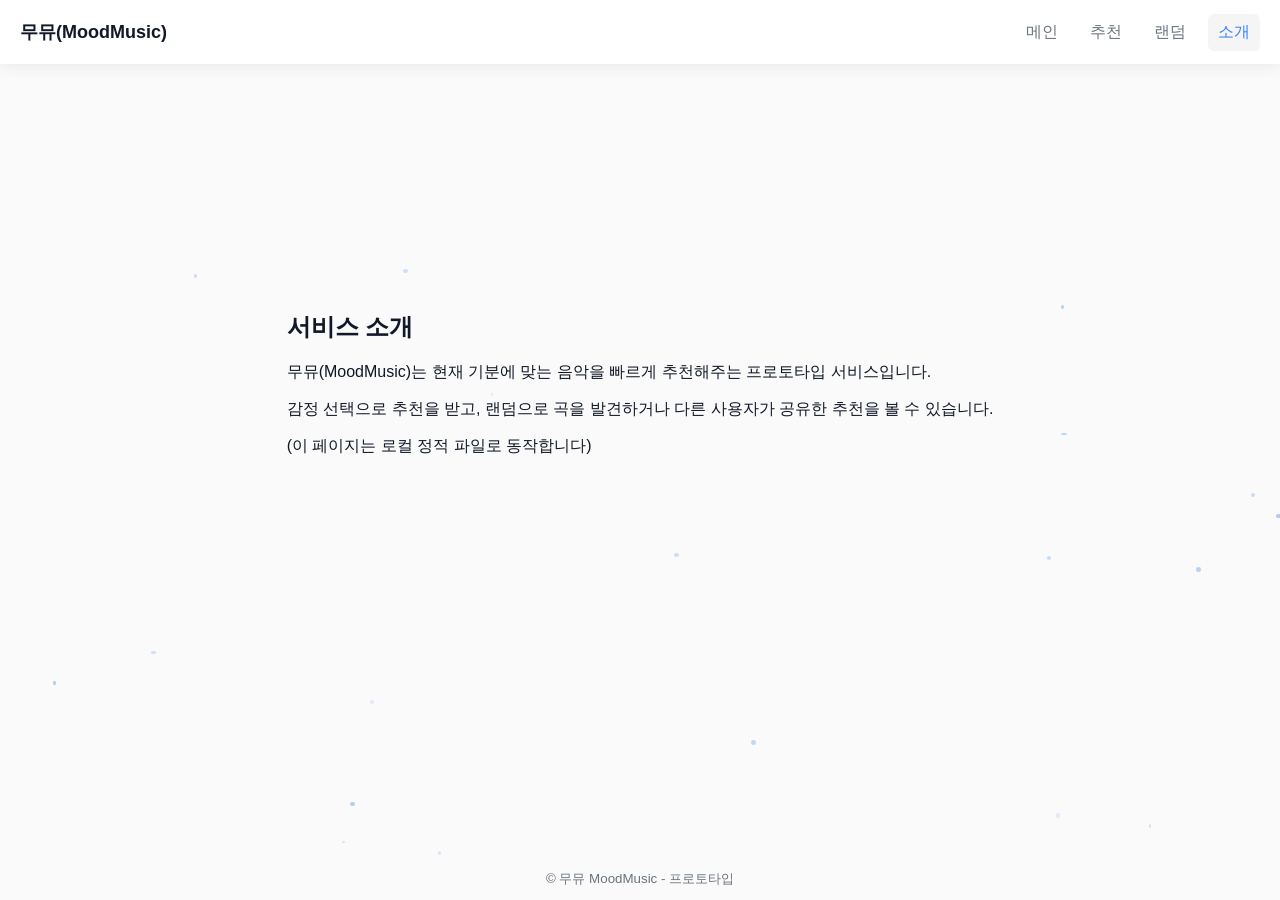
==== pages/introduction.html @ 3d9b5e16 "노래 추천 페이지 개선 및 동적 효과 추가" ====
<!DOCTYPE html>
<html lang="ko">
<head>
    <meta charset="UTF-8">
    <title>소개 — 무뮤(MoodMusic)</title>
    <script>
        (function(){
            try {
                const t = localStorage.getItem('theme');
                if (t) document.documentElement.setAttribute('data-theme', t);
            } catch(e){}
        })();
    </script>
    <link rel="stylesheet" href="../css/styles.css">
</head>
<body>
    <header class="site-header">
        <a href="../index.html" class="logo" aria-label="무뮤 홈">무뮤(MoodMusic)</a>
        <nav>
            <ul class="nav">
                <li><a href="../index.html">메인</a></li>
                <li><a href="suggest.html">추천</a></li>
                <li><a href="random.html">랜덤</a></li>
                <li><a href="introduction.html" class="active">소개</a></li>
            </ul>
        </nav>
    </header>

    <main class="container center-content">
        <section class="intro">
            <h2>서비스 소개</h2>
            <p>무뮤(MoodMusic)는 현재 기분에 맞는 음악을 빠르게 추천해주는 프로토타입 서비스입니다.</p>
            <p>감정 선택으로 추천을 받고, 랜덤으로 곡을 발견하거나 다른 사용자가 공유한 추천을 볼 수 있습니다.</p>
            <p class="muted">(이 페이지는 로컬 정적 파일로 동작합니다)</p>
        </section>
    </main>

    <footer class="site-footer">
        <small>© 무뮤 MoodMusic - 프로토타입</small>
    </footer>

    <script src="../js/script.js"></script>
</body>
</html>
---- css/styles.css ----
/* 기본 레이아웃/스타일 */
:root{
    --bg:#fafafa;
    --accent:#3b82f6;
    --muted:#6b7280;
    --card:#fff;
    --shadow: 0 4px 14px rgba(2,6,23,0.06);
    font-family: "Segoe UI", Roboto, "Noto Sans KR", sans-serif;
}

/* 부드러운 색 변경 애니메이션 */
html, body, .site-header, .site-footer, .recommend-list, .random-card, .suggest-form-card, .shared-song-card {
    transition: background-color .28s ease, color .28s ease, box-shadow .28s ease;
}

*{box-sizing:border-box}
html,body{height:100%}
body{
    margin:0;
    background:var(--bg);
    color:#111827;
    padding-top:72px;
    padding-bottom:50px;
}

/* 테마(눈에 덜 자극적인 부드러운 파스텔톤) */
html[data-theme="happy"] {
    --accent:#F6D48B; /* soft lemon */
    --bg:#FFF9F2;
    --card:#FFF7E6;
    --muted:#7A5A1A;
}
html[data-theme="calm"] {
    --accent:#8FDCCF; /* soft mint */
    --bg:#F8FFFC;
    --card:#EAFDF7;
    --muted:#1B6F60;
}
html[data-theme="sad"] {
    --accent:#C6D9FF; /* soft periwinkle */
    --bg:#FBFDFF;
    --card:#F3F8FF;
    --muted:#355A8C;
}
html[data-theme="angry"] {
    --accent:#FFD6D0; /* soft peach */
    --bg:#FFF7F6;
    --card:#FFF0EE;
    --muted:#7A3B34;
}

/* header */
.site-header{
    position:fixed;
    top:0;
    left:0;
    right:0;
    height:64px;
    background:var(--card);
    box-shadow:var(--shadow);
    display:flex;
    align-items:center;
    justify-content:space-between;
    padding:0 20px;
    z-index:1000;
}
.logo{margin:0;font-size:18px;color:inherit;text-decoration:none;font-weight:700}
.nav{list-style:none;margin:0;padding:0;display:flex;gap:12px}
.nav a{display:inline-block;padding:8px 10px;text-decoration:none;color:var(--muted);border-radius:6px}
.nav a.active, .nav a:hover{background:rgba(0,0,0,0.04);color:var(--accent)}

/* container & footer */
.container{max-width:960px;margin:40px auto;padding:20px}
.center-content{display:flex;align-items:center;justify-content:center;min-height:60vh}
.site-footer{
    position:fixed;
    bottom:0;
    left:0;
    right:0;
    height:42px;
    display:flex;
    align-items:center;
    justify-content:center;
    background:transparent;
    color:var(--muted);
}

/* mood grid */
.mood-section{margin:20px 0}
.mood-grid{
    display:grid;
    grid-template-columns:repeat(auto-fit,minmax(140px,1fr));
    gap:14px;
    max-width:720px;
    margin:0 auto;
    justify-items:center;
}
.mood-grid button{
    width:100%;
    padding:14px;
    border-radius:12px;
    border:1px solid rgba(0,0,0,0.04);
    background:var(--card);
    cursor:pointer;
    font-weight:700;
    transition:transform .12s ease, box-shadow .12s ease, color .18s ease;
    color:var(--muted);
}
.mood-grid button:hover{transform:translateY(-4px);box-shadow:var(--shadow)}
.mood-grid button.selected{outline:2px solid rgba(0,0,0,0.04);box-shadow:0 6px 20px rgba(0,0,0,0.04); color:var(--accent)}

/* recommend list */
.recommend-section{margin-top:28px;text-align:center}
.recommend-list{
    list-style:none;
    padding:12px;
    margin:10px auto 0;
    max-width:560px;
    background:var(--card);
    border-radius:8px;
    box-shadow:var(--shadow);
}

/* 플레이어 카드(메인) 스타일 추가 */
.player-grid{
    display:grid;
    grid-template-columns:repeat(3, 1fr);
    gap:16px;
    margin-top:12px;
}
.song-card{
    background:var(--card);
    border-radius:12px;
    box-shadow:var(--shadow);
    overflow:hidden;
    display:flex;
    flex-direction:column;
}
.song-card .card-head{position:relative}
.thumb{position:relative;cursor:pointer;background:#000;display:flex;align-items:center;justify-content:center;height:180px;overflow:hidden}
.thumb img{width:100%;height:100%;object-fit:cover;display:block}
.thumb .no-thumb{width:100%;height:100%;display:flex;align-items:center;justify-content:center;color:var(--muted)}
.card-body{padding:12px;display:flex;flex-direction:column;gap:8px}
.card-body .title{font-weight:700;font-size:15px}
.card-body .meta{font-size:13px;margin-bottom:4px;color:var(--muted)}
.card-body .desc{font-size:13px;line-height:1.3;color:var(--muted)}
.card-actions{margin-top:8px}
.play-btn{
    display:inline-block;padding:8px 12px;border-radius:8px;text-decoration:none;background:var(--accent);color:#fff;font-weight:600;
}

/* 새로고침 버튼 (메인) - 더 뚜렷하게 */
.refresh-btn{
    padding:12px 24px;font-size:16px;border-radius:10px;border:0;background:var(--accent);color:#fff;font-weight:800;cursor:pointer;box-shadow:0 4px 12px rgba(0,0,0,0.15);transition:transform .12s ease, box-shadow .12s ease;
}
.refresh-btn:hover{transform:translateY(-2px);box-shadow:0 6px 16px rgba(0,0,0,0.2)}

/* 랜덤 페이지: 썸네일 고정 크기 (반응형 범위 유지) */
.random-card .thumb{height:240px;width:420px;max-width:100%;overflow:hidden;border-radius:8px}
.random-card .thumb img{width:100%;height:100%;object-fit:cover;display:block}

/* 큰 버튼 스타일 및 가운데 정렬/간격 - 더 뚜렷하게 */
.big-btn{padding:14px 28px;font-size:17px;font-weight:800;border-radius:10px;border:0;background:var(--accent);color:#fff;cursor:pointer;box-shadow:0 4px 12px rgba(0,0,0,0.15);transition:transform .12s ease, box-shadow .12s ease;}
.big-btn:hover{transform:translateY(-2px);box-shadow:0 6px 16px rgba(0,0,0,0.2)}
.controls-row .play-btn{padding:14px 22px;font-size:16px;font-weight:700;box-shadow:0 4px 12px rgba(0,0,0,0.15);transition:transform .12s ease, box-shadow .12s ease;}
.controls-row .play-btn:hover{transform:translateY(-2px);box-shadow:0 6px 16px rgba(0,0,0,0.2)}
.controls-row{display:flex;gap:14px;justify-content:center;align-items:center}

/* 랜덤 페이지 내부 플레이어 정렬 */
.random-container{display:flex;flex-direction:column;align-items:center;gap:10px}
.random-info{margin-bottom:6px;text-align:center}
.random-player iframe{max-width:100%;border-radius:8px}

/* 반응형: 작은 화면이면 1열/2열로 변경 */
@media (max-width:980px){
    .player-grid{grid-template-columns:repeat(2,1fr)}
}
@media (max-width:600px){
    .player-grid{grid-template-columns:repeat(1,1fr)}
    .thumb{height:160px}
}

/* suggest form */
.suggest-form-section{max-width:800px;margin:0 auto 32px}
.suggest-form-section h2{text-align:center;margin-bottom:20px;font-size:24px}
.suggest-form-card{background:var(--card);padding:24px;border-radius:12px;box-shadow:var(--shadow)}
.form-grid{display:grid;grid-template-columns:repeat(auto-fit,minmax(220px,1fr));gap:16px;margin-bottom:20px}
.form-field{display:flex;flex-direction:column;gap:6px}
.form-field label{font-size:14px;font-weight:600;color:var(--muted)}
.form-field input{padding:10px 12px;border-radius:8px;border:1px solid rgba(0,0,0,.08);font-size:15px;transition:border-color .2s,box-shadow .2s}
.form-field input:focus{outline:0;border-color:var(--accent);box-shadow:0 0 0 3px rgba(59,130,246,.1)}
.submit-btn{width:100%;padding:12px 20px;border-radius:10px;border:0;background:var(--accent);color:#fff;font-weight:700;font-size:16px;cursor:pointer;box-shadow:0 4px 12px rgba(0,0,0,.1);transition:transform .12s,box-shadow .12s}
.submit-btn:hover{transform:translateY(-2px);box-shadow:0 6px 16px rgba(0,0,0,.15)}

/* suggest list */
.suggest-list-section{max-width:100%;margin:20px auto;padding:0 20px}
.section-header{display:flex;justify-content:space-between;align-items:center;margin-bottom:16px;padding:0 4px}
.section-header h3{margin:0;font-size:20px}
.section-header .count{font-size:14px;color:var(--muted);background:rgba(0,0,0,.04);padding:4px 12px;border-radius:20px}
.shared-cards-container{display:flex;gap:16px;overflow-x:auto;padding:12px 4px 20px;scroll-behavior:smooth}
.shared-cards-container::-webkit-scrollbar{height:8px}
.shared-cards-container::-webkit-scrollbar-track{background:rgba(0,0,0,.04);border-radius:10px}
.shared-cards-container::-webkit-scrollbar-thumb{background:var(--accent);border-radius:10px}
.shared-cards-container::-webkit-scrollbar-thumb:hover{background:var(--muted)}

/* song cards */
.shared-song-card{min-width:280px;max-width:280px;background:var(--card);border-radius:12px;box-shadow:var(--shadow);padding:20px;position:relative;transition:transform .2s,box-shadow .2s}
.shared-song-card:hover{transform:translateY(-4px);box-shadow:0 8px 24px rgba(0,0,0,.12)}
.card-number{position:absolute;top:12px;right:12px;font-size:12px;font-weight:700;color:var(--muted);background:rgba(0,0,0,.04);padding:4px 8px;border-radius:6px}
.card-content{padding-right:24px}
.song-title{font-size:18px;font-weight:700;margin-bottom:8px;line-height:1.3}
.song-artist{font-size:15px;color:var(--muted);margin-bottom:12px}
.song-mood{margin-top:12px}
.mood-tag{display:inline-block;background:var(--accent);color:#fff;padding:6px 12px;border-radius:20px;font-size:13px;font-weight:600}
.card-actions{display:flex;gap:8px;margin-top:16px;align-items:center}
.heart-btn{display:flex;align-items:center;gap:6px;padding:8px 12px;border-radius:20px;border:0;background:rgba(0,0,0,.04);cursor:pointer;transition:background .2s,transform .12s}
.heart-btn:hover{background:rgba(0,0,0,.08);transform:scale(1.05)}
.heart-icon{font-size:16px;line-height:1}
.heart-count{font-size:14px;font-weight:600;color:var(--muted)}
.delete-btn{width:32px;height:32px;border-radius:50%;border:0;background:rgba(0,0,0,.06);color:var(--muted);font-size:20px;cursor:pointer;transition:background .2s,color .2s;display:flex;align-items:center;justify-content:center;line-height:1}
.delete-btn:hover{background:rgba(255,0,0,.1);color:#e74c3c}
.placeholder-card{min-width:280px;background:var(--card);border-radius:12px;box-shadow:var(--shadow);padding:40px 20px;text-align:center;color:var(--muted)}
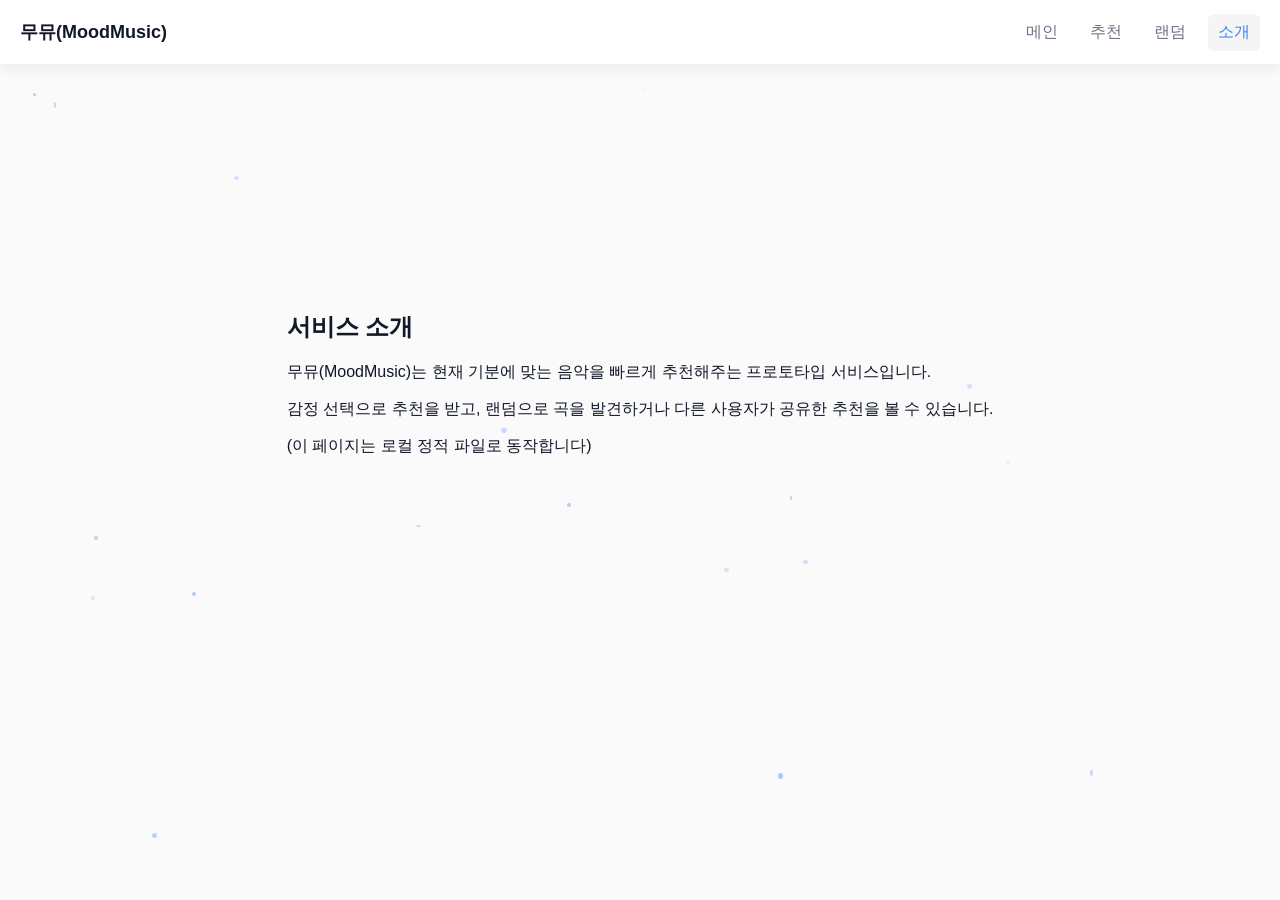
==== commit ad249d01: "모바일 최적화 및 노래 카드 불러오기에 비동기 방식 적용" ====
--- a/pages/introduction.html
+++ b/pages/introduction.html
@@ -2,6 +2,7 @@
 <html lang="ko">
 <head>
     <meta charset="UTF-8">
+    <meta name="viewport" content="width=device-width, initial-scale=1, maximum-scale=5, user-scalable=yes">
     <title>소개 — 무뮤(MoodMusic)</title>
     <script>
         (function(){
--- a/css/styles.css
+++ b/css/styles.css
@@ -77,13 +77,21 @@
     bottom:0;
     left:0;
     right:0;
-    height:42px;
+    height:auto;
     display:flex;
     align-items:center;
     justify-content:center;
     background:transparent;
     color:var(--muted);
-}
+    padding:8px 0;
+    font-size:11px;
+    opacity:0;
+    pointer-events:none;
+    transition:opacity 0.3s ease;
+    z-index:999;
+}
+.site-footer.visible{opacity:1;pointer-events:auto}
+.site-footer small{display:block;text-align:center}
 
 /* mood grid */
 .mood-section{margin:20px 0}
@@ -178,6 +186,127 @@
 @media (max-width:600px){
     .player-grid{grid-template-columns:repeat(1,1fr)}
     .thumb{height:160px}
+}
+
+/* 모바일 최적화 */
+@media (max-width:768px){
+    body{padding-top:60px;padding-bottom:30px}
+    
+    /* 헤더 */
+    .site-header{height:60px;padding:0 16px}
+    .logo{font-size:16px}
+    .nav{gap:8px}
+    .nav a{padding:6px 8px;font-size:14px}
+    
+    /* 컨테이너 */
+    .container{margin:20px auto;padding:16px}
+    
+    /* 감정 그리드 */
+    .mood-grid{gap:10px;margin:0 auto;max-width:100%}
+    .mood-grid button{padding:12px;font-size:14px;border-radius:10px}
+    
+    /* 플레이어 그리드 */
+    .player-grid{gap:12px;margin-top:8px}
+    .song-card{border-radius:10px}
+    .thumb{height:140px}
+    .card-body{padding:10px}
+    .card-body .title{font-size:14px}
+    .card-body .meta{font-size:12px}
+    .play-btn{padding:8px 12px;font-size:14px}
+    
+    /* 새로고침 버튼 */
+    .refresh-btn{padding:10px 20px;font-size:14px}
+    
+    /* 라운드 버튼들 */
+    .big-btn, .submit-btn{padding:10px 18px;font-size:15px}
+    .controls-row{gap:10px}
+    .controls-row .play-btn{padding:10px 16px;font-size:14px}
+    
+    /* 폼 */
+    .suggest-form-section{margin-bottom:24px}
+    .suggest-form-section h2{font-size:20px;margin-bottom:16px}
+    .form-grid{gap:12px;margin-bottom:16px}
+    .form-field label{font-size:13px}
+    .form-field input{padding:9px 10px;font-size:14px}
+    
+    /* 추천 리스트 */
+    .suggest-list-section{margin:16px auto;padding:0 16px}
+    .section-header{margin-bottom:12px;padding:0 2px}
+    .section-header h3{font-size:18px}
+    .section-header .count{font-size:12px;padding:3px 10px}
+    
+    /* 카드 */
+    .shared-song-card{min-width:240px;max-width:240px;padding:16px}
+    .card-number{font-size:11px;padding:3px 6px}
+    .song-title{font-size:16px}
+    .song-artist{font-size:14px}
+    .mood-tag{padding:4px 10px;font-size:12px}
+    .card-actions{gap:6px;margin-top:12px}
+    .heart-btn{padding:6px 10px;font-size:14px}
+    .heart-icon{font-size:14px}
+    .heart-count{font-size:13px}
+    .delete-btn{width:28px;height:28px;font-size:18px}
+    
+    /* 랜덤 카드 */
+    .random-card{max-width:100%;padding:20px}
+    .random-card .thumb{height:200px;width:100%;max-width:100%}
+    
+    /* 푸터 */
+    .site-footer{height:auto;padding:6px 0}
+    .site-footer small{font-size:11px}
+    
+    /* 스크롤 progress */
+    #scrollProgress{top:60px;height:2px}
+}
+
+@media (max-width:480px){
+    body{padding-top:56px;padding-bottom:50px}
+    
+    .site-header{height:56px;padding:0 12px}
+    .logo{font-size:14px}
+    .nav{gap:4px}
+    .nav a{padding:4px 6px;font-size:12px}
+    
+    .container{margin:16px auto;padding:12px}
+    
+    /* 감정 버튼 */
+    .mood-grid{gap:8px}
+    .mood-grid button{padding:10px;font-size:13px;border-radius:8px}
+    
+    /* 플레이어 */
+    .player-grid{grid-template-columns:1fr;gap:10px}
+    .thumb{height:120px}
+    .card-body{padding:8px}
+    .card-body .title{font-size:13px}
+    
+    /* 버튼 크기 조정 */
+    .refresh-btn, .big-btn, .submit-btn{padding:9px 16px;font-size:13px;width:100%}
+    
+    /* 폼 */
+    .form-grid{grid-template-columns:1fr}
+    .form-field input{padding:8px}
+    
+    /* 카드 */
+    .shared-song-card{min-width:220px;max-width:220px;padding:14px}
+    .song-title{font-size:15px}
+    .song-artist{font-size:13px}
+    
+    /* 랜덤 */
+    .random-card{padding:16px}
+}
+
+/* 터치 장치 최적화 */
+@media (hover: none) and (pointer: coarse) {
+    button, .play-btn, .mood-grid button, .heart-btn, .delete-btn {
+        min-height:44px;
+        min-width:44px;
+    }
+    
+    .mood-grid button{padding:14px 12px}
+    .shared-song-card:hover{transform:none;box-shadow:var(--shadow)}
+    .song-card:hover{transform:none;box-shadow:var(--shadow)}
+    
+    .heart-btn:hover, .delete-btn:hover{background:rgba(0,0,0,.08)}
 }
 
 /* suggest form */
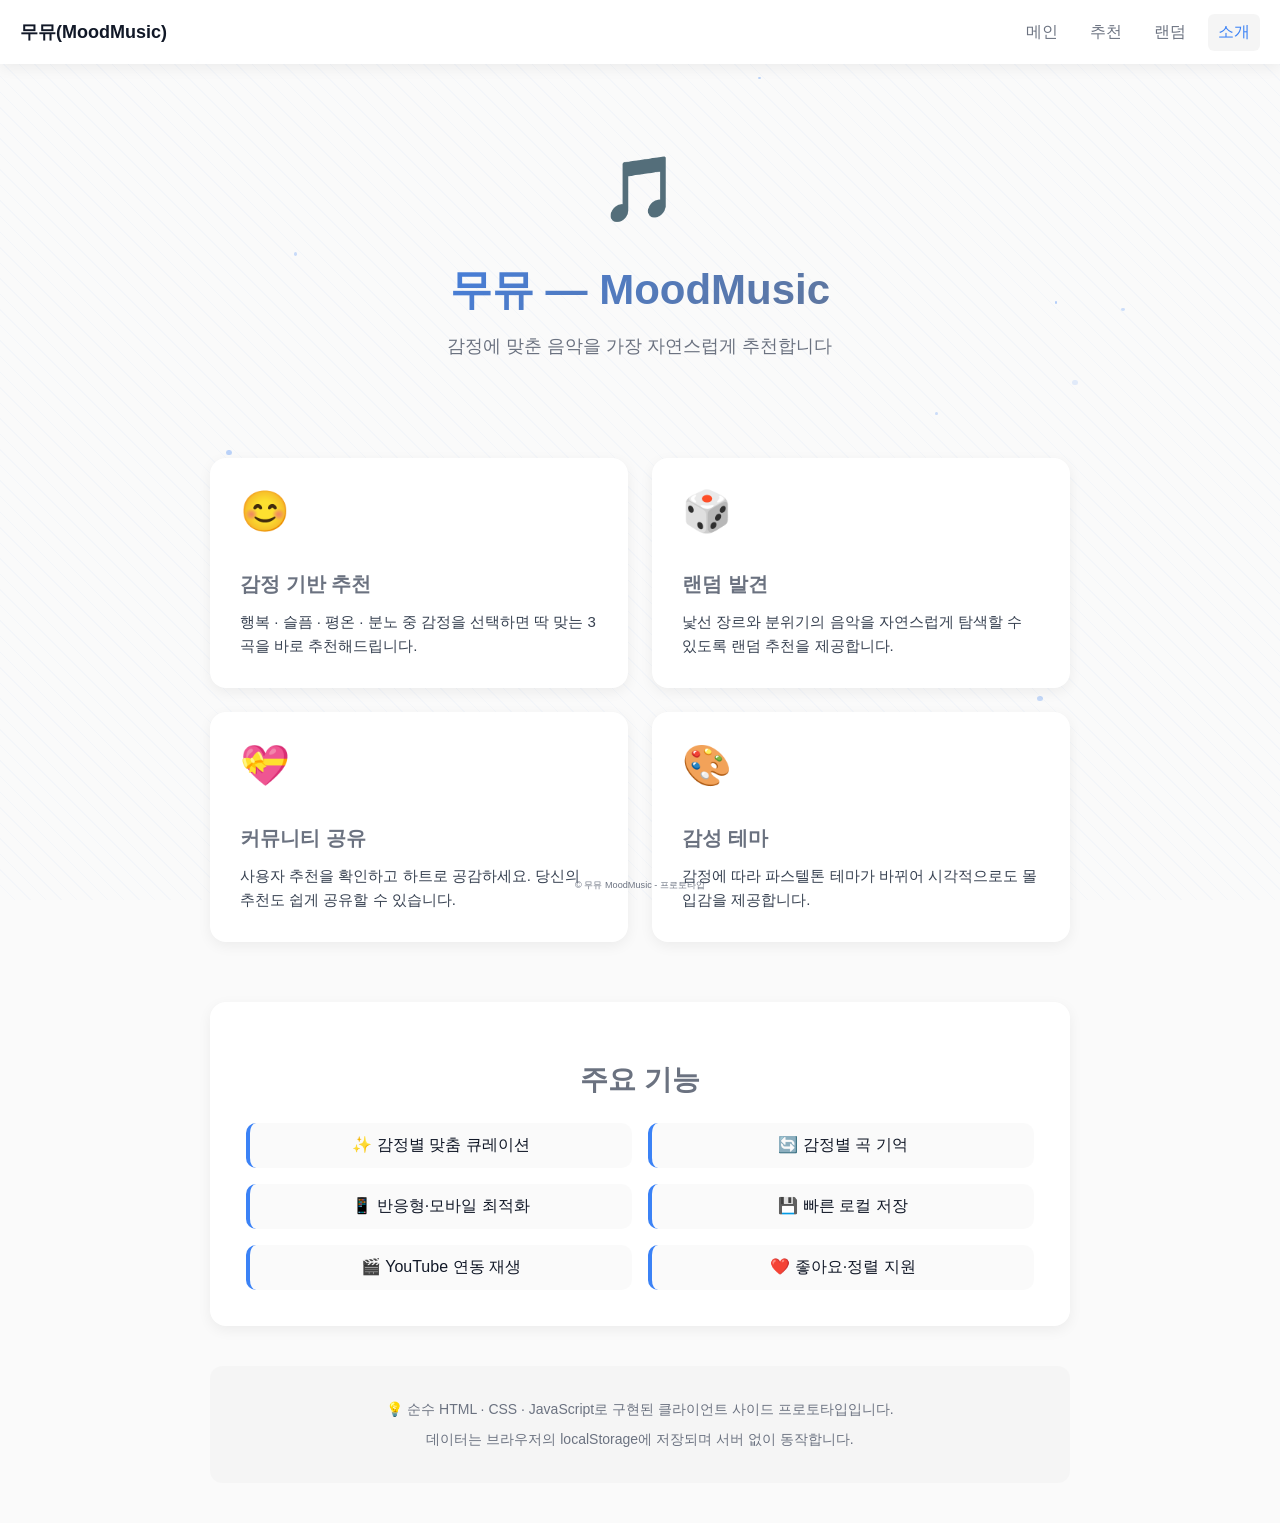
==== commit 2c70c835: "사이트 효과 개선 및 소개 탭 개선" ====
--- a/pages/introduction.html
+++ b/pages/introduction.html
@@ -27,12 +27,54 @@
         </nav>
     </header>
 
-    <main class="container center-content">
-        <section class="intro">
-            <h2>서비스 소개</h2>
-            <p>무뮤(MoodMusic)는 현재 기분에 맞는 음악을 빠르게 추천해주는 프로토타입 서비스입니다.</p>
-            <p>감정 선택으로 추천을 받고, 랜덤으로 곡을 발견하거나 다른 사용자가 공유한 추천을 볼 수 있습니다.</p>
-            <p class="muted">(이 페이지는 로컬 정적 파일로 동작합니다)</p>
+    <main class="container intro-page">
+        <section class="intro-hero">
+            <div class="intro-icon" aria-hidden="true">🎵</div>
+            <h1 class="intro-title">무뮤 — MoodMusic</h1>
+            <p class="intro-tagline">감정에 맞춘 음악을 가장 자연스럽게 추천합니다</p>
+        </section>
+
+        <section class="intro-content symmetric-grid" aria-label="서비스 핵심 소개">
+            <div class="intro-card">
+                <div class="card-icon" aria-hidden="true">😊</div>
+                <h3>감정 기반 추천</h3>
+                <p>행복 · 슬픔 · 평온 · 분노 중 감정을 선택하면 딱 맞는 3곡을 바로 추천해드립니다.</p>
+            </div>
+
+            <div class="intro-card">
+                <div class="card-icon" aria-hidden="true">🎲</div>
+                <h3>랜덤 발견</h3>
+                <p>낯선 장르와 분위기의 음악을 자연스럽게 탐색할 수 있도록 랜덤 추천을 제공합니다.</p>
+            </div>
+
+            <div class="intro-card">
+                <div class="card-icon" aria-hidden="true">💝</div>
+                <h3>커뮤니티 공유</h3>
+                <p>사용자 추천을 확인하고 하트로 공감하세요. 당신의 추천도 쉽게 공유할 수 있습니다.</p>
+            </div>
+
+            <div class="intro-card">
+                <div class="card-icon" aria-hidden="true">🎨</div>
+                <h3>감성 테마</h3>
+                <p>감정에 따라 파스텔톤 테마가 바뀌어 시각적으로도 몰입감을 제공합니다.</p>
+            </div>
+        </section>
+
+        <section class="intro-features" aria-label="주요 기능">
+            <h2>주요 기능</h2>
+            <ul class="feature-list symmetric-list">
+                <li>✨ 감정별 맞춤 큐레이션</li>
+                <li>🔄 감정별 곡 기억</li>
+                <li>📱 반응형·모바일 최적화</li>
+                <li>💾 빠른 로컬 저장</li>
+                <li>🎬 YouTube 연동 재생</li>
+                <li>❤️ 좋아요·정렬 지원</li>
+            </ul>
+        </section>
+
+        <section class="intro-footer-note" aria-label="기술 노트">
+            <p class="tech-note">💡 순수 HTML · CSS · JavaScript로 구현된 클라이언트 사이드 프로토타입입니다.</p>
+            <p class="tech-note">데이터는 브라우저의 localStorage에 저장되며 서버 없이 동작합니다.</p>
         </section>
     </main>
 
@@ -41,5 +83,6 @@
     </footer>
 
     <script src="../js/script.js"></script>
+    <script src="../js/themeEffects.js"></script>
 </body>
 </html>
--- a/css/styles.css
+++ b/css/styles.css
@@ -15,38 +15,126 @@
 
 *{box-sizing:border-box}
 html,body{height:100%}
+
+/* 페이지 전환 애니메이션 */
+body {
+    animation: pageSlideIn 0.4s ease-out;
+}
+
+@keyframes pageSlideIn {
+    from {
+        opacity: 0;
+        transform: translateY(20px);
+    }
+    to {
+        opacity: 1;
+        transform: translateY(0);
+    }
+}
+
+.page-transition-overlay {
+    position: fixed;
+    top: 0;
+    left: 0;
+    width: 100%;
+    height: 100%;
+    background: var(--bg);
+    z-index: 9999;
+    pointer-events: none;
+    opacity: 0;
+    transition: opacity 0.3s ease;
+}
+
+.page-transition-overlay.active {
+    opacity: 1;
+    pointer-events: all;
+}
+
 body{
     margin:0;
     background:var(--bg);
     color:#111827;
     padding-top:72px;
     padding-bottom:50px;
+    position: relative;
+    overflow-x: hidden;
+}
+body::before {
+    content: '';
+    position: fixed;
+    top: 0;
+    left: 0;
+    width: 100%;
+    height: 100%;
+    pointer-events: none;
+    z-index: 0;
+    opacity: 0.6;
+    background-image: 
+        radial-gradient(circle at 20% 30%, var(--accent-glow) 0%, transparent 60%),
+        radial-gradient(circle at 80% 70%, var(--accent-glow) 0%, transparent 60%),
+        radial-gradient(circle at 40% 80%, var(--accent-glow) 0%, transparent 50%);
+    transition: opacity 0.5s ease;
+    animation: gradientShift 20s ease-in-out infinite;
+}
+
+@keyframes gradientShift {
+    0%, 100% {
+        opacity: 0.6;
+    }
+    50% {
+        opacity: 0.5;
+    }
+}
+body::after {
+    content: '';
+    position: fixed;
+    top: 0;
+    left: 0;
+    width: 100%;
+    height: 100%;
+    pointer-events: none;
+    z-index: 0;
+    opacity: 0.03;
+    background-image: repeating-linear-gradient(
+        45deg,
+        transparent,
+        transparent 10px,
+        var(--accent) 10px,
+        var(--accent) 11px
+    );
 }
 
 /* 테마(눈에 덜 자극적인 부드러운 파스텔톤) */
+html {
+    transition: background-color 0.5s ease, color 0.3s ease;
+}
 html[data-theme="happy"] {
     --accent:#F6D48B; /* soft lemon */
     --bg:#FFF9F2;
     --card:#FFF7E6;
     --muted:#7A5A1A;
+    --accent-glow: rgba(246, 212, 139, 0.3);
 }
 html[data-theme="calm"] {
     --accent:#8FDCCF; /* soft mint */
     --bg:#F8FFFC;
     --card:#EAFDF7;
     --muted:#1B6F60;
+    --accent-glow: rgba(143, 220, 207, 0.3);
 }
 html[data-theme="sad"] {
     --accent:#C6D9FF; /* soft periwinkle */
     --bg:#FBFDFF;
     --card:#F3F8FF;
     --muted:#355A8C;
+    --accent-glow: rgba(198, 217, 255, 0.3);
 }
 html[data-theme="angry"] {
     --accent:#FFD6D0; /* soft peach */
     --bg:#FFF7F6;
     --card:#FFF0EE;
     --muted:#7A3B34;
+    --accent-glow: rgba(255, 214, 208, 0.3);
 }
 
 /* header */
@@ -56,13 +144,16 @@
     left:0;
     right:0;
     height:64px;
-    background:var(--card);
+    background:rgba(255, 255, 255, 0.95);
+    backdrop-filter: blur(10px);
+    -webkit-backdrop-filter: blur(10px);
     box-shadow:var(--shadow);
     display:flex;
     align-items:center;
     justify-content:space-between;
     padding:0 20px;
     z-index:1000;
+    transition: background-color 0.4s ease, box-shadow 0.3s ease;
 }
 .logo{margin:0;font-size:18px;color:inherit;text-decoration:none;font-weight:700}
 .nav{list-style:none;margin:0;padding:0;display:flex;gap:12px}
@@ -70,7 +161,25 @@
 .nav a.active, .nav a:hover{background:rgba(0,0,0,0.04);color:var(--accent)}
 
 /* container & footer */
-.container{max-width:960px;margin:40px auto;padding:20px}
+.container{
+    max-width:960px;
+    margin:40px auto;
+    padding:20px;
+    position: relative;
+    z-index: 1;
+    animation: containerFadeIn 0.5s ease-out 0.2s both;
+}
+
+@keyframes containerFadeIn {
+    from {
+        opacity: 0;
+        transform: translateY(15px);
+    }
+    to {
+        opacity: 1;
+        transform: translateY(0);
+    }
+}
 .center-content{display:flex;align-items:center;justify-content:center;min-height:60vh}
 .site-footer{
     position:fixed;
@@ -111,11 +220,38 @@
     background:var(--card);
     cursor:pointer;
     font-weight:700;
-    transition:transform .12s ease, box-shadow .12s ease, color .18s ease;
+    transition:transform .12s ease, box-shadow .12s ease, color .18s ease, background-color .3s ease;
     color:var(--muted);
-}
-.mood-grid button:hover{transform:translateY(-4px);box-shadow:var(--shadow)}
-.mood-grid button.selected{outline:2px solid rgba(0,0,0,0.04);box-shadow:0 6px 20px rgba(0,0,0,0.04); color:var(--accent)}
+    position: relative;
+    overflow: hidden;
+}
+.mood-grid button::before {
+    content: '';
+    position: absolute;
+    top: 50%;
+    left: 50%;
+    width: 0;
+    height: 0;
+    border-radius: 50%;
+    background: var(--accent-glow);
+    transform: translate(-50%, -50%);
+    transition: width 0.4s ease, height 0.4s ease;
+}
+.mood-grid button:hover::before {
+    width: 300px;
+    height: 300px;
+}
+.mood-grid button:hover{
+    transform:translateY(-4px);
+    box-shadow:0 8px 24px var(--accent-glow);
+}
+.mood-grid button.selected{
+    outline:2px solid var(--accent);
+    box-shadow:0 6px 20px var(--accent-glow), 0 0 0 4px var(--accent-glow);
+    color:var(--accent);
+    background: linear-gradient(135deg, var(--card) 0%, var(--accent-glow) 100%);
+    font-weight: 800;
+}
 
 /* recommend list */
 .recommend-section{margin-top:28px;text-align:center}
@@ -143,6 +279,13 @@
     overflow:hidden;
     display:flex;
     flex-direction:column;
+    transition: all 0.3s ease;
+    border: 2px solid transparent;
+}
+.song-card:hover {
+    transform: translateY(-6px);
+    box-shadow: 0 12px 32px var(--accent-glow);
+    border-color: var(--accent);
 }
 .song-card .card-head{position:relative}
 .thumb{position:relative;cursor:pointer;background:#000;display:flex;align-items:center;justify-content:center;height:180px;overflow:hidden}
@@ -155,23 +298,48 @@
 .card-actions{margin-top:8px}
 .play-btn{
     display:inline-block;padding:8px 12px;border-radius:8px;text-decoration:none;background:var(--accent);color:#fff;font-weight:600;
+    transition: all 0.3s ease;
+    box-shadow: 0 2px 8px var(--accent-glow);
+}
+.play-btn:hover {
+    transform: translateY(-2px);
+    box-shadow: 0 6px 16px var(--accent-glow);
 }
 
 /* 새로고침 버튼 (메인) - 더 뚜렷하게 */
 .refresh-btn{
-    padding:12px 24px;font-size:16px;border-radius:10px;border:0;background:var(--accent);color:#fff;font-weight:800;cursor:pointer;box-shadow:0 4px 12px rgba(0,0,0,0.15);transition:transform .12s ease, box-shadow .12s ease;
-}
-.refresh-btn:hover{transform:translateY(-2px);box-shadow:0 6px 16px rgba(0,0,0,0.2)}
+    padding:12px 24px;font-size:16px;border-radius:10px;border:0;background:var(--accent);color:#fff;font-weight:800;cursor:pointer;
+    box-shadow:0 4px 12px var(--accent-glow);
+    transition:transform .12s ease, box-shadow .12s ease;
+}
+.refresh-btn:hover{
+    transform:translateY(-2px);
+    box-shadow:0 8px 20px var(--accent-glow);
+}
 
 /* 랜덤 페이지: 썸네일 고정 크기 (반응형 범위 유지) */
 .random-card .thumb{height:240px;width:420px;max-width:100%;overflow:hidden;border-radius:8px}
 .random-card .thumb img{width:100%;height:100%;object-fit:cover;display:block}
 
 /* 큰 버튼 스타일 및 가운데 정렬/간격 - 더 뚜렷하게 */
-.big-btn{padding:14px 28px;font-size:17px;font-weight:800;border-radius:10px;border:0;background:var(--accent);color:#fff;cursor:pointer;box-shadow:0 4px 12px rgba(0,0,0,0.15);transition:transform .12s ease, box-shadow .12s ease;}
-.big-btn:hover{transform:translateY(-2px);box-shadow:0 6px 16px rgba(0,0,0,0.2)}
-.controls-row .play-btn{padding:14px 22px;font-size:16px;font-weight:700;box-shadow:0 4px 12px rgba(0,0,0,0.15);transition:transform .12s ease, box-shadow .12s ease;}
-.controls-row .play-btn:hover{transform:translateY(-2px);box-shadow:0 6px 16px rgba(0,0,0,0.2)}
+.big-btn{
+    padding:14px 28px;font-size:17px;font-weight:800;border-radius:10px;border:0;background:var(--accent);color:#fff;cursor:pointer;
+    box-shadow:0 4px 12px var(--accent-glow);
+    transition:transform .12s ease, box-shadow .12s ease;
+}
+.big-btn:hover{
+    transform:translateY(-2px);
+    box-shadow:0 8px 20px var(--accent-glow);
+}
+.controls-row .play-btn{
+    padding:14px 22px;font-size:16px;font-weight:700;
+    box-shadow:0 4px 12px var(--accent-glow);
+    transition:transform .12s ease, box-shadow .12s ease;
+}
+.controls-row .play-btn:hover{
+    transform:translateY(-2px);
+    box-shadow:0 8px 20px var(--accent-glow);
+}
 .controls-row{display:flex;gap:14px;justify-content:center;align-items:center}
 
 /* 랜덤 페이지 내부 플레이어 정렬 */
@@ -318,8 +486,15 @@
 .form-field label{font-size:14px;font-weight:600;color:var(--muted)}
 .form-field input{padding:10px 12px;border-radius:8px;border:1px solid rgba(0,0,0,.08);font-size:15px;transition:border-color .2s,box-shadow .2s}
 .form-field input:focus{outline:0;border-color:var(--accent);box-shadow:0 0 0 3px rgba(59,130,246,.1)}
-.submit-btn{width:100%;padding:12px 20px;border-radius:10px;border:0;background:var(--accent);color:#fff;font-weight:700;font-size:16px;cursor:pointer;box-shadow:0 4px 12px rgba(0,0,0,.1);transition:transform .12s,box-shadow .12s}
-.submit-btn:hover{transform:translateY(-2px);box-shadow:0 6px 16px rgba(0,0,0,.15)}
+.submit-btn{
+    width:100%;padding:12px 20px;border-radius:10px;border:0;background:var(--accent);color:#fff;font-weight:700;font-size:16px;cursor:pointer;
+    box-shadow:0 4px 12px var(--accent-glow);
+    transition:transform .12s,box-shadow .12s;
+}
+.submit-btn:hover{
+    transform:translateY(-2px);
+    box-shadow:0 8px 20px var(--accent-glow);
+}
 
 /* suggest list */
 .suggest-list-section{max-width:100%;margin:20px auto;padding:0 20px}
@@ -341,6 +516,290 @@
 .song-artist{font-size:15px;color:var(--muted);margin-bottom:12px}
 .song-mood{margin-top:12px}
 .mood-tag{display:inline-block;background:var(--accent);color:#fff;padding:6px 12px;border-radius:20px;font-size:13px;font-weight:600}
+
+/* 소개 페이지 스타일 */
+.intro-page {
+    max-width: 900px;
+    margin: 0 auto;
+    padding: 40px 20px;
+}
+
+.intro-hero {
+    text-align: center;
+    margin-bottom: 60px;
+    padding: 40px 20px;
+}
+
+.intro-icon {
+    font-size: 64px;
+    margin-bottom: 20px;
+    animation: gentleFloat 4s ease-in-out infinite;
+}
+
+@keyframes gentleFloat {
+    0%, 100% {
+        transform: translateY(0);
+    }
+    50% {
+        transform: translateY(-10px);
+    }
+}
+
+.intro-title {
+    font-size: 42px;
+    font-weight: 800;
+    margin-bottom: 16px;
+    background: linear-gradient(135deg, var(--accent), var(--muted));
+    -webkit-background-clip: text;
+    -webkit-text-fill-color: transparent;
+    background-clip: text;
+}
+
+.intro-tagline {
+    font-size: 18px;
+    color: var(--muted);
+    font-weight: 500;
+    margin: 0;
+}
+
+.intro-content {
+    display: grid;
+    grid-template-columns: repeat(2, minmax(240px, 1fr));
+    gap: 24px;
+    margin-bottom: 60px;
+}
+
+.symmetric-grid {
+    align-items: stretch;
+}
+
+.intro-card {
+    background: var(--card);
+    border-radius: 16px;
+    padding: 28px;
+    box-shadow: var(--shadow);
+    transition: all 0.3s ease;
+    border: 2px solid transparent;
+    display:flex;
+    flex-direction:column;
+    justify-content:space-between;
+    min-height: 180px;
+}
+
+.intro-card:hover {
+    transform: translateY(-6px);
+    box-shadow: 0 12px 32px rgba(0,0,0,0.12);
+    border-color: var(--accent);
+}
+
+.card-icon {
+    font-size: 40px;
+    margin-bottom: 16px;
+}
+
+.intro-card h3 {
+    font-size: 20px;
+    font-weight: 700;
+    margin-bottom: 12px;
+    color: var(--muted);
+}
+
+.intro-card p {
+    font-size: 15px;
+    line-height: 1.6;
+    color: #374151;
+    margin: 0;
+}
+
+.intro-features {
+    background: var(--card);
+    border-radius: 16px;
+    padding: 36px;
+    box-shadow: var(--shadow);
+    margin-bottom: 40px;
+}
+
+.intro-features h2 {
+    font-size: 28px;
+    font-weight: 700;
+    margin-bottom: 24px;
+    text-align: center;
+    color: var(--muted);
+}
+
+.feature-list {
+    list-style: none;
+    padding: 0;
+    margin: 0;
+    display: grid;
+    grid-template-columns: repeat(2, minmax(240px, 1fr));
+    gap: 16px;
+}
+
+.symmetric-list li {
+    text-align:center;
+}
+
+.feature-list li {
+    font-size: 16px;
+    padding: 12px 16px;
+    background: rgba(0,0,0,0.02);
+    border-radius: 10px;
+    border-left: 4px solid var(--accent);
+    transition: all 0.2s ease;
+}
+
+.feature-list li:hover {
+    background: var(--accent-glow);
+    transform: translateX(4px);
+}
+
+.intro-footer-note {
+    text-align: center;
+    padding: 24px;
+    background: rgba(0,0,0,0.02);
+    border-radius: 12px;
+}
+
+.tech-note {
+    font-size: 14px;
+    color: var(--muted);
+    margin: 8px 0;
+    line-height: 1.6;
+}
+
+/* 테마별 장식 요소 */
+.theme-decoration {
+    position: fixed;
+    pointer-events: none;
+    z-index: 0;
+    font-size: 48px;
+    opacity: 0.25;
+    filter: drop-shadow(0 2px 4px rgba(0,0,0,0.1));
+}
+
+/* 행복 - 경쾌하게 튀는 느낌 */
+.theme-decoration.happy {
+    animation: floatHappy 12s ease-in-out infinite;
+}
+
+@keyframes floatHappy {
+    0% {
+        transform: translateY(0) translateX(0) rotate(0deg) scale(1);
+    }
+    25% {
+        transform: translateY(-60px) translateX(40px) rotate(15deg) scale(1.15);
+    }
+    50% {
+        transform: translateY(-100px) translateX(-30px) rotate(-12deg) scale(0.95);
+    }
+    75% {
+        transform: translateY(-50px) translateX(50px) rotate(20deg) scale(1.1);
+    }
+    100% {
+        transform: translateY(0) translateX(0) rotate(0deg) scale(1);
+    }
+}
+
+/* 평온 - 부드럽고 느린 흐름 */
+.theme-decoration.calm {
+    animation: floatCalm 18s ease-in-out infinite;
+}
+
+@keyframes floatCalm {
+    0%, 100% {
+        transform: translateY(0) translateX(0) rotate(0deg) scale(1);
+    }
+    50% {
+        transform: translateY(-30px) translateX(20px) rotate(5deg) scale(1.05);
+    }
+}
+
+/* 슬픔 - 느린 내려가는 느낌 */
+.theme-decoration.sad {
+    animation: floatSad 16s ease-in infinite;
+}
+
+@keyframes floatSad {
+    0% {
+        transform: translateY(0) translateX(0) rotate(0deg) scale(1);
+    }
+    50% {
+        transform: translateY(60px) translateX(-10px) rotate(-8deg) scale(0.9);
+    }
+    100% {
+        transform: translateY(0) translateX(0) rotate(0deg) scale(1);
+    }
+}
+
+/* 분노 - 거칠고 빠른 움직임 */
+.theme-decoration.angry {
+    animation: floatAngry 8s ease-in-out infinite;
+}
+
+@keyframes floatAngry {
+    0% {
+        transform: translateY(0) translateX(0) rotate(0deg) scale(1);
+    }
+    15% {
+        transform: translateY(-40px) translateX(-30px) rotate(-15deg) scale(1.2);
+    }
+    35% {
+        transform: translateY(-80px) translateX(40px) rotate(20deg) scale(0.85);
+    }
+    55% {
+        transform: translateY(-30px) translateX(-50px) rotate(-25deg) scale(1.15);
+    }
+    75% {
+        transform: translateY(-70px) translateX(30px) rotate(18deg) scale(0.9);
+    }
+    100% {
+        transform: translateY(0) translateX(0) rotate(0deg) scale(1);
+    }
+}
+
+/* 미묘한 빛나는 점들 */
+.sparkle {
+    position: fixed;
+    width: 6px;
+    height: 6px;
+    background: var(--accent);
+    border-radius: 50%;
+    pointer-events: none;
+    z-index: 0;
+    opacity: 0;
+    box-shadow: 0 0 10px var(--accent), 0 0 20px var(--accent-glow);
+    animation: sparkleAnimation 2s ease-in-out infinite;
+}
+
+@keyframes sparkleAnimation {
+    0%, 100% {
+        opacity: 0;
+        transform: scale(0) rotate(0deg);
+    }
+    50% {
+        opacity: 0.8;
+        transform: scale(1.5) rotate(180deg);
+    }
+}
+
+/* 웨이브 효과 */
+.wave-decoration {
+    position: fixed;
+    bottom: 0;
+    left: 0;
+    width: 100%;
+    height: 150px;
+    pointer-events: none;
+    z-index: 0;
+    opacity: 0.08;
+}
+
+.wave-decoration svg {
+    width: 100%;
+    height: 100%;
+}
+
 .card-actions{display:flex;gap:8px;margin-top:16px;align-items:center}
 .heart-btn{display:flex;align-items:center;gap:6px;padding:8px 12px;border-radius:20px;border:0;background:rgba(0,0,0,.04);cursor:pointer;transition:background .2s,transform .12s}
 .heart-btn:hover{background:rgba(0,0,0,.08);transform:scale(1.05)}
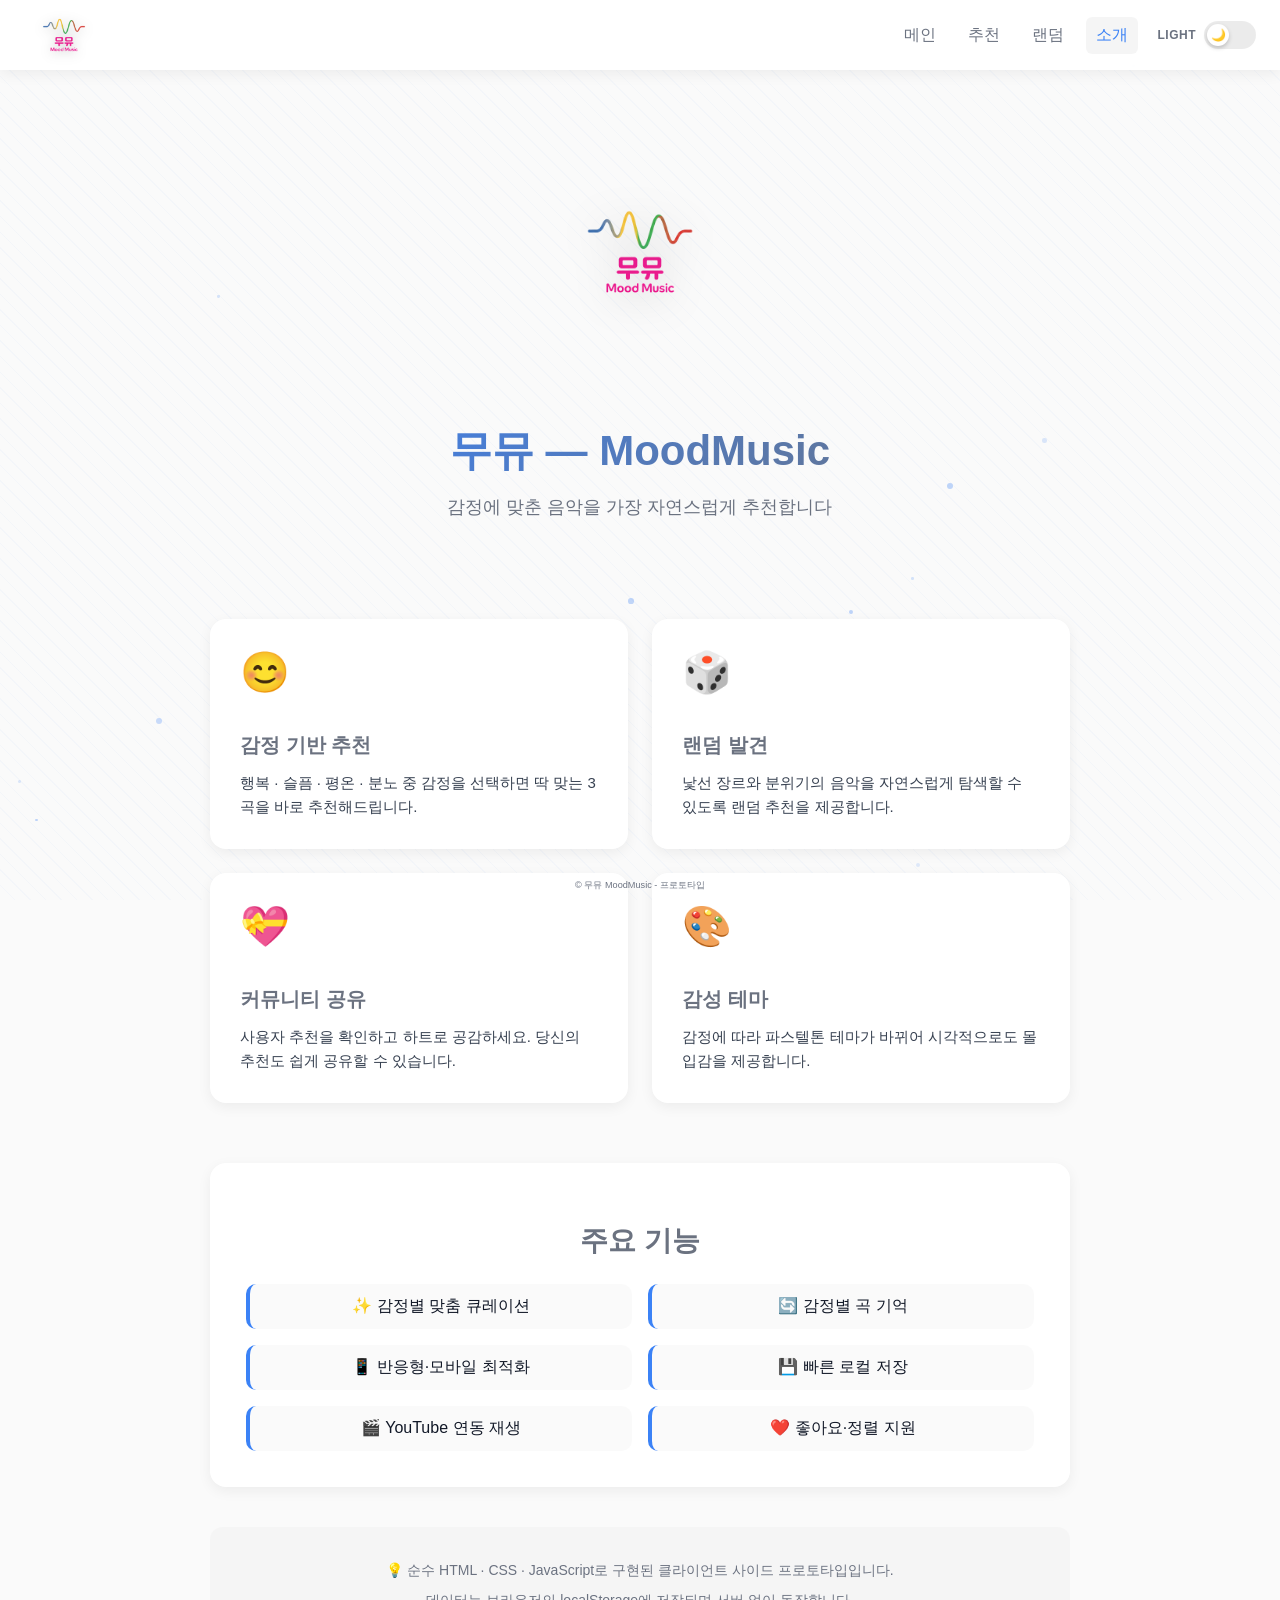
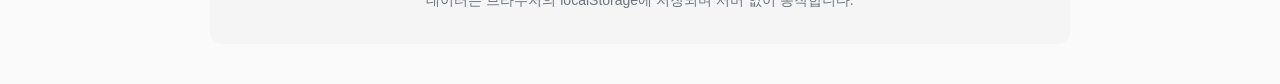
==== commit 3f03ff53: "라이트/다크 모드 추가 및 기타 개선" ====
--- a/pages/introduction.html
+++ b/pages/introduction.html
@@ -9,27 +9,40 @@
             try {
                 const t = localStorage.getItem('theme');
                 if (t) document.documentElement.setAttribute('data-theme', t);
+                const c = localStorage.getItem('colorMode');
+                if (c === 'dark') document.documentElement.setAttribute('data-color-mode', 'dark');
             } catch(e){}
         })();
     </script>
     <link rel="stylesheet" href="../css/styles.css">
+    <script src="../js/darkMode.js"></script>
 </head>
 <body>
     <header class="site-header">
-        <a href="../index.html" class="logo" aria-label="무뮤 홈">무뮤(MoodMusic)</a>
-        <nav>
-            <ul class="nav">
-                <li><a href="../index.html">메인</a></li>
-                <li><a href="suggest.html">추천</a></li>
-                <li><a href="random.html">랜덤</a></li>
-                <li><a href="introduction.html" class="active">소개</a></li>
-            </ul>
-        </nav>
+        <a href="../index.html" class="logo" aria-label="무뮤 홈">
+            <img src="../images/logo.png" alt="무뮤 로고" class="logo-image">
+        </a>
+        <div class="header-right">
+            <nav>
+                <ul class="nav">
+                    <li><a href="../index.html">메인</a></li>
+                    <li><a href="suggest.html">추천</a></li>
+                    <li><a href="random.html">랜덤</a></li>
+                    <li><a href="introduction.html" class="active">소개</a></li>
+                </ul>
+            </nav>
+            <div class="theme-toggle-wrapper">
+                <span class="theme-toggle-label" id="themeLabel">Light</span>
+                <button class="theme-toggle" id="themeToggle" aria-label="다크 모드 토글">
+                    <span class="theme-toggle-slider">🌙</span>
+                </button>
+            </div>
+        </div>
     </header>
 
     <main class="container intro-page">
         <section class="intro-hero">
-            <div class="intro-icon" aria-hidden="true">🎵</div>
+            <img src="../images/logo.png" alt="무뮤 로고" class="intro-logo">
             <h1 class="intro-title">무뮤 — MoodMusic</h1>
             <p class="intro-tagline">감정에 맞춘 음악을 가장 자연스럽게 추천합니다</p>
         </section>
--- a/css/styles.css
+++ b/css/styles.css
@@ -4,8 +4,38 @@
     --accent:#3b82f6;
     --muted:#6b7280;
     --card:#fff;
+    --text:#111827;
+    --text-secondary:#374151;
     --shadow: 0 4px 14px rgba(2,6,23,0.06);
+    --header-bg: rgba(255, 255, 255, 0.95);
+    --border: rgba(0,0,0,0.08);
     font-family: "Segoe UI", Roboto, "Noto Sans KR", sans-serif;
+}
+
+/* 다크 모드 */
+html[data-color-mode="dark"] {
+    --bg: #0f172a;
+    --card: #1e293b;
+    --text: #f1f5f9;
+    --text-secondary: #e2e8f0;
+    --muted: #cbd5e1;
+    --shadow: 0 4px 14px rgba(0,0,0,0.5);
+    --header-bg: rgba(30, 41, 59, 0.95);
+    --border: rgba(255,255,255,0.15);
+}
+
+/* 다크 모드 테마 accent-glow 조정 */
+html[data-color-mode="dark"][data-theme="happy"] {
+    --accent-glow: rgba(246, 212, 139, 0.2);
+}
+html[data-color-mode="dark"][data-theme="calm"] {
+    --accent-glow: rgba(143, 220, 207, 0.2);
+}
+html[data-color-mode="dark"][data-theme="sad"] {
+    --accent-glow: rgba(198, 217, 255, 0.2);
+}
+html[data-color-mode="dark"][data-theme="angry"] {
+    --accent-glow: rgba(255, 214, 208, 0.2);
 }
 
 /* 부드러운 색 변경 애니메이션 */
@@ -53,7 +83,7 @@
 body{
     margin:0;
     background:var(--bg);
-    color:#111827;
+    color:var(--text);
     padding-top:72px;
     padding-bottom:50px;
     position: relative;
@@ -137,25 +167,159 @@
     --accent-glow: rgba(255, 214, 208, 0.3);
 }
 
+/* 다크 모드 테마 색상 (어둡게 조정) */
+html[data-color-mode="dark"][data-theme="happy"] {
+    --accent:#D4A857; /* dark golden yellow */
+    --bg:#1a1610;
+    --card:#2a2418;
+    --muted:#c9a865;
+    --accent-glow: rgba(212, 168, 87, 0.2);
+}
+html[data-color-mode="dark"][data-theme="calm"] {
+    --accent:#5fa997; /* dark teal */
+    --bg:#0f1a18;
+    --card:#1a2826;
+    --muted:#7ec4b3;
+    --accent-glow: rgba(95, 169, 151, 0.2);
+}
+html[data-color-mode="dark"][data-theme="sad"] {
+    --accent:#7a9fcc; /* dark blue */
+    --bg:#10141a;
+    --card:#1a2230;
+    --muted:#95b3d9;
+    --accent-glow: rgba(122, 159, 204, 0.2);
+}
+html[data-color-mode="dark"][data-theme="angry"] {
+    --accent:#cc8580; /* dark coral */
+    --bg:#1a1210;
+    --card:#2a1e1c;
+    --muted:#d99a95;
+    --accent-glow: rgba(204, 133, 128, 0.2);
+}
+
 /* header */
 .site-header{
     position:fixed;
     top:0;
     left:0;
     right:0;
-    height:64px;
-    background:rgba(255, 255, 255, 0.95);
+    height:70px;
+    background:var(--header-bg);
     backdrop-filter: blur(10px);
     -webkit-backdrop-filter: blur(10px);
     box-shadow:var(--shadow);
     display:flex;
     align-items:center;
     justify-content:space-between;
-    padding:0 20px;
+    padding:0 24px;
     z-index:1000;
     transition: background-color 0.4s ease, box-shadow 0.3s ease;
-}
-.logo{margin:0;font-size:18px;color:inherit;text-decoration:none;font-weight:700}
+    gap: 20px;
+}
+
+.header-right {
+    display: flex;
+    align-items: center;
+    gap: 20px;
+    margin-left: auto;
+}
+.logo{
+    margin:0;
+    font-size:18px;
+    color:inherit;
+    text-decoration:none;
+    font-weight:700;
+    display:flex;
+    align-items:center;
+    gap:14px;
+}
+
+.logo-image {
+    height: 80px;
+    width: auto;
+    object-fit: contain;
+    transition: transform 0.3s ease, filter 0.3s ease;
+    filter: drop-shadow(0 2px 6px rgba(0,0,0,0.3));
+}
+
+.logo:hover .logo-image {
+    transform: scale(1.08);
+    filter: drop-shadow(0 4px 12px rgba(0,0,0,0.4));
+}
+
+.logo-text {
+    display: inline-block;
+    font-size: 18px;
+    letter-spacing: 0;
+    font-weight: 700;
+}
+
+/* 모바일에서 로고 텍스트 숨김 */
+@media (max-width: 480px) {
+    .logo-text {
+        display: none;
+    }
+    .logo-image {
+        height: 48px;
+    }
+}
+
+/* 다크 모드 토글 (ON/OFF 스위치) */
+.theme-toggle-wrapper {
+    display: flex;
+    align-items: center;
+    gap: 8px;
+}
+
+.theme-toggle-label {
+    font-size: 12px;
+    font-weight: 600;
+    color: var(--muted);
+    text-transform: uppercase;
+    letter-spacing: 0.5px;
+}
+
+.theme-toggle {
+    position: relative;
+    width: 52px;
+    height: 28px;
+    background: var(--border);
+    border: none;
+    border-radius: 14px;
+    cursor: pointer;
+    transition: background-color 0.3s ease;
+    padding: 0;
+}
+
+.theme-toggle:hover {
+    background: var(--muted);
+}
+
+.theme-toggle-slider {
+    position: absolute;
+    top: 3px;
+    left: 3px;
+    width: 22px;
+    height: 22px;
+    background: white;
+    border-radius: 50%;
+    transition: all 0.3s ease;
+    display: flex;
+    align-items: center;
+    justify-content: center;
+    font-size: 12px;
+    box-shadow: 0 2px 4px rgba(0,0,0,0.2);
+}
+
+html[data-color-mode="dark"] .theme-toggle {
+    background: var(--accent);
+}
+
+html[data-color-mode="dark"] .theme-toggle-slider {
+    left: 27px;
+    background: #1e293b;
+}
+
 .nav{list-style:none;margin:0;padding:0;display:flex;gap:12px}
 .nav a{display:inline-block;padding:8px 10px;text-decoration:none;color:var(--muted);border-radius:6px}
 .nav a.active, .nav a:hover{background:rgba(0,0,0,0.04);color:var(--accent)}
@@ -306,6 +470,16 @@
     box-shadow: 0 6px 16px var(--accent-glow);
 }
 
+/* 다크 모드에서 버튼 텍스트 강조 */
+html[data-color-mode="dark"] .play-btn,
+html[data-color-mode="dark"] .refresh-btn,
+html[data-color-mode="dark"] .big-btn,
+html[data-color-mode="dark"] .submit-btn,
+html[data-color-mode="dark"] .controls-row .play-btn {
+    color: #000;
+    font-weight: 700;
+}
+
 /* 새로고침 버튼 (메인) - 더 뚜렷하게 */
 .refresh-btn{
     padding:12px 24px;font-size:16px;border-radius:10px;border:0;background:var(--accent);color:#fff;font-weight:800;cursor:pointer;
@@ -366,8 +540,20 @@
     .nav{gap:8px}
     .nav a{padding:6px 8px;font-size:14px}
     
-    /* 컨테이너 */
-    .container{margin:20px auto;padding:16px}
+    /* 소개 페이지 */
+    .intro-page{padding:20px 16px}
+    .intro-hero{margin-bottom:40px;padding:24px 16px}
+    .intro-logo{width:140px;margin-bottom:20px}
+    .intro-title{font-size:32px}
+    .intro-tagline{font-size:15px}
+    .intro-content{gap:16px}
+    .intro-card{padding:20px;min-height:160px}
+    .intro-card h3{font-size:18px}
+    .intro-card p{font-size:14px}
+    .intro-features{padding:24px}
+    .intro-features h2{font-size:24px;margin-bottom:16px}
+    .feature-list{gap:12px}
+    .feature-list li{font-size:14px;padding:10px 12px}
     
     /* 감정 그리드 */
     .mood-grid{gap:10px;margin:0 auto;max-width:100%}
@@ -410,10 +596,10 @@
     .song-artist{font-size:14px}
     .mood-tag{padding:4px 10px;font-size:12px}
     .card-actions{gap:6px;margin-top:12px}
-    .heart-btn{padding:6px 10px;font-size:14px}
-    .heart-icon{font-size:14px}
+    .heart-btn{padding:12px 18px;font-size:14px;min-height:44px}
+    .heart-icon{font-size:16px}
     .heart-count{font-size:13px}
-    .delete-btn{width:28px;height:28px;font-size:18px}
+    .delete-btn{width:36px;height:36px;font-size:18px;min-height:44px}
     
     /* 랜덤 카드 */
     .random-card{max-width:100%;padding:20px}
@@ -435,7 +621,19 @@
     .nav{gap:4px}
     .nav a{padding:4px 6px;font-size:12px}
     
-    .container{margin:16px auto;padding:12px}
+    /* 소개 페이지 */
+    .intro-page{padding:16px 12px}
+    .intro-hero{margin-bottom:32px;padding:16px 12px}
+    .intro-logo{width:120px;margin-bottom:16px}
+    .intro-title{font-size:28px}
+    .intro-tagline{font-size:13px}
+    .intro-content{grid-template-columns:1fr;gap:12px}
+    .intro-card{padding:16px;min-height:140px}
+    .intro-card h3{font-size:16px}
+    .intro-card p{font-size:13px}
+    .intro-features{padding:16px}
+    .intro-features h2{font-size:20px}
+    .feature-list{grid-template-columns:1fr}
     
     /* 감정 버튼 */
     .mood-grid{gap:8px}
@@ -484,8 +682,8 @@
 .form-grid{display:grid;grid-template-columns:repeat(auto-fit,minmax(220px,1fr));gap:16px;margin-bottom:20px}
 .form-field{display:flex;flex-direction:column;gap:6px}
 .form-field label{font-size:14px;font-weight:600;color:var(--muted)}
-.form-field input{padding:10px 12px;border-radius:8px;border:1px solid rgba(0,0,0,.08);font-size:15px;transition:border-color .2s,box-shadow .2s}
-.form-field input:focus{outline:0;border-color:var(--accent);box-shadow:0 0 0 3px rgba(59,130,246,.1)}
+.form-field input{padding:10px 12px;border-radius:8px;border:1px solid var(--border);font-size:15px;transition:border-color .2s,box-shadow .2s;background:var(--card);color:var(--text)}
+.form-field input:focus{outline:0;border-color:var(--accent);box-shadow:0 0 0 3px var(--accent-glow)}
 .submit-btn{
     width:100%;padding:12px 20px;border-radius:10px;border:0;background:var(--accent);color:#fff;font-weight:700;font-size:16px;cursor:pointer;
     box-shadow:0 4px 12px var(--accent-glow);
@@ -508,8 +706,8 @@
 .shared-cards-container::-webkit-scrollbar-thumb:hover{background:var(--muted)}
 
 /* song cards */
-.shared-song-card{min-width:280px;max-width:280px;background:var(--card);border-radius:12px;box-shadow:var(--shadow);padding:20px;position:relative;transition:transform .2s,box-shadow .2s}
-.shared-song-card:hover{transform:translateY(-4px);box-shadow:0 8px 24px rgba(0,0,0,.12)}
+.shared-song-card{min-width:280px;max-width:280px;background:var(--card);border-radius:12px;box-shadow:var(--shadow);padding:20px;position:relative;transition:box-shadow .2s}
+.shared-song-card:hover{box-shadow:0 8px 24px rgba(0,0,0,.12)}
 .card-number{position:absolute;top:12px;right:12px;font-size:12px;font-weight:700;color:var(--muted);background:rgba(0,0,0,.04);padding:4px 8px;border-radius:6px}
 .card-content{padding-right:24px}
 .song-title{font-size:18px;font-weight:700;margin-bottom:8px;line-height:1.3}
@@ -530,9 +728,12 @@
     padding: 40px 20px;
 }
 
-.intro-icon {
-    font-size: 64px;
-    margin-bottom: 20px;
+.intro-logo {
+    width: 200px;
+    height: auto;
+    object-fit: contain;
+    margin-bottom: 32px;
+    filter: drop-shadow(0 6px 20px rgba(0,0,0,0.2));
     animation: gentleFloat 4s ease-in-out infinite;
 }
 
@@ -607,7 +808,7 @@
 .intro-card p {
     font-size: 15px;
     line-height: 1.6;
-    color: #374151;
+    color: var(--text-secondary);
     margin: 0;
 }
 
@@ -801,10 +1002,11 @@
 }
 
 .card-actions{display:flex;gap:8px;margin-top:16px;align-items:center}
-.heart-btn{display:flex;align-items:center;gap:6px;padding:8px 12px;border-radius:20px;border:0;background:rgba(0,0,0,.04);cursor:pointer;transition:background .2s,transform .12s}
+.heart-btn{display:flex;align-items:center;gap:6px;padding:10px 16px;border-radius:20px;border:0;background:rgba(0,0,0,.04);cursor:pointer;transition:background .2s,transform .12s;position:relative;min-width:60px;touch-action:manipulation;-webkit-tap-highlight-color:transparent;z-index:10}
 .heart-btn:hover{background:rgba(0,0,0,.08);transform:scale(1.05)}
-.heart-icon{font-size:16px;line-height:1}
-.heart-count{font-size:14px;font-weight:600;color:var(--muted)}
-.delete-btn{width:32px;height:32px;border-radius:50%;border:0;background:rgba(0,0,0,.06);color:var(--muted);font-size:20px;cursor:pointer;transition:background .2s,color .2s;display:flex;align-items:center;justify-content:center;line-height:1}
+.heart-btn:active{transform:scale(0.95);background:rgba(0,0,0,.12)}
+.heart-icon{font-size:18px;line-height:1;pointer-events:none;user-select:none}
+.heart-count{font-size:14px;font-weight:600;color:var(--muted);pointer-events:none;user-select:none}
+.delete-btn{width:32px;height:32px;border-radius:50%;border:0;background:rgba(0,0,0,.06);color:var(--muted);font-size:20px;cursor:pointer;transition:background .2s,color .2s;display:flex;align-items:center;justify-content:center;line-height:1;z-index:10;touch-action:manipulation}
 .delete-btn:hover{background:rgba(255,0,0,.1);color:#e74c3c}
 .placeholder-card{min-width:280px;background:var(--card);border-radius:12px;box-shadow:var(--shadow);padding:40px 20px;text-align:center;color:var(--muted)}
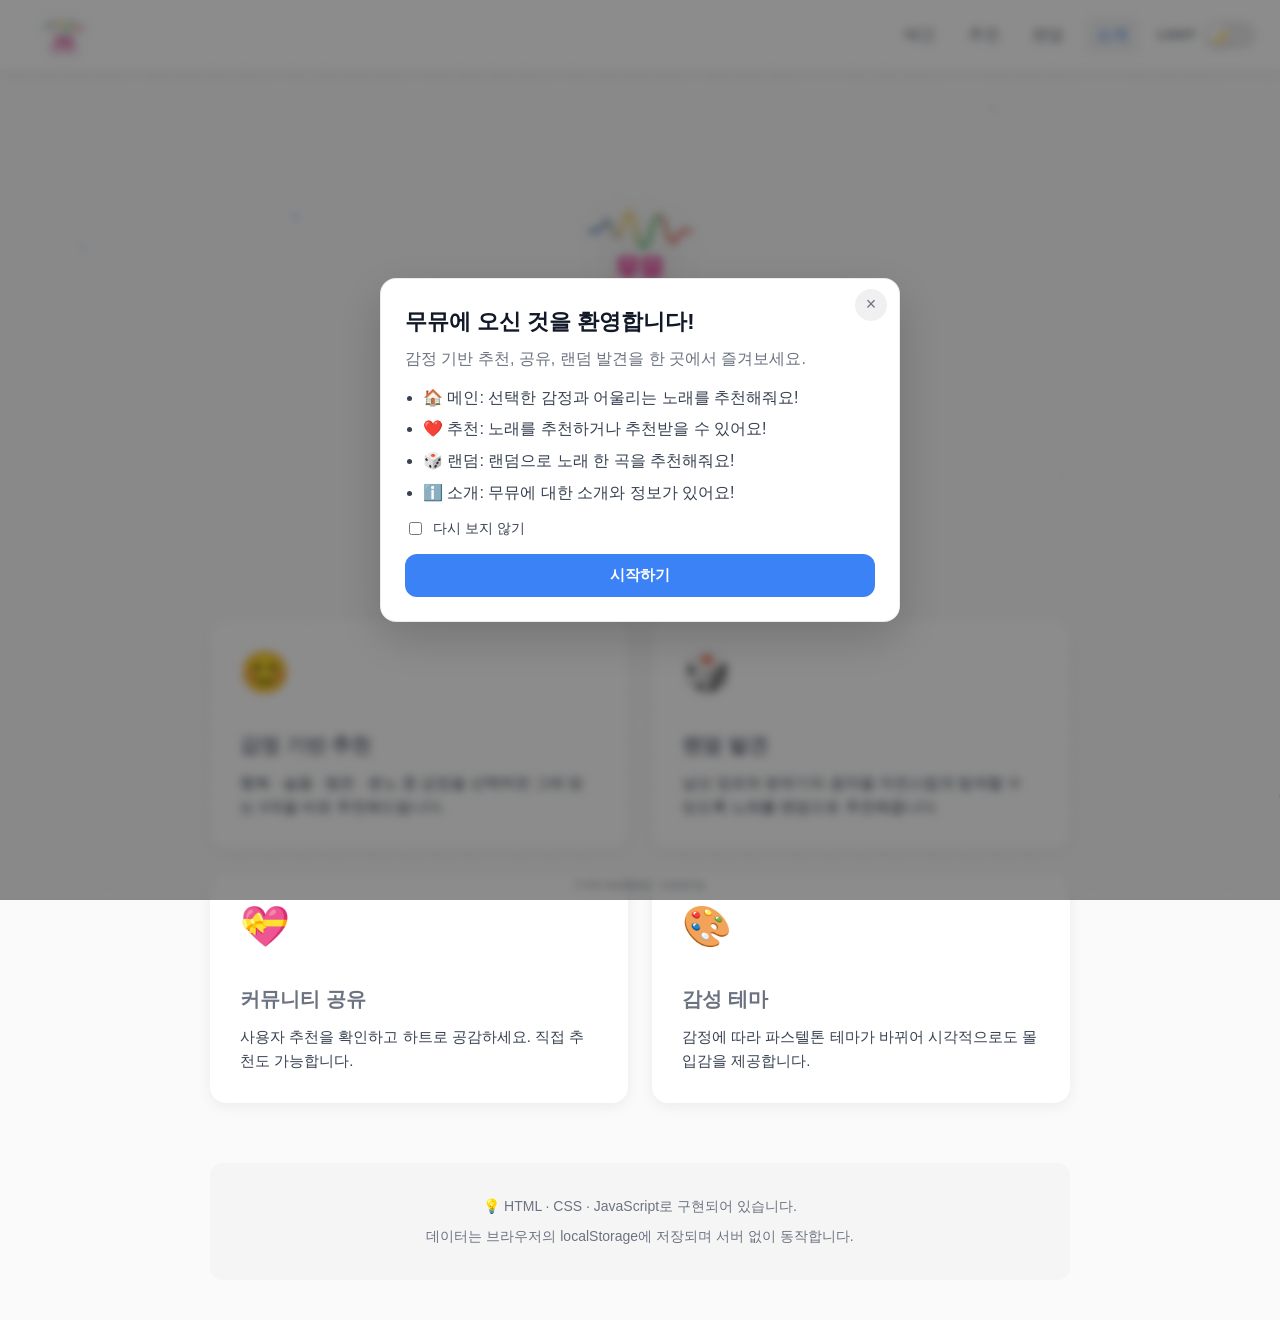
==== commit 0af35980: "마무리" ====
--- a/pages/introduction.html
+++ b/pages/introduction.html
@@ -51,19 +51,19 @@
             <div class="intro-card">
                 <div class="card-icon" aria-hidden="true">😊</div>
                 <h3>감정 기반 추천</h3>
-                <p>행복 · 슬픔 · 평온 · 분노 중 감정을 선택하면 딱 맞는 3곡을 바로 추천해드립니다.</p>
+                <p>행복 · 슬픔 · 평온 · 분노 중 감정을 선택하면 그에 맞는 3곡을 바로 추천해드립니다.</p>
             </div>
 
             <div class="intro-card">
                 <div class="card-icon" aria-hidden="true">🎲</div>
                 <h3>랜덤 발견</h3>
-                <p>낯선 장르와 분위기의 음악을 자연스럽게 탐색할 수 있도록 랜덤 추천을 제공합니다.</p>
+                <p>낯선 장르와 분위기의 음악을 자연스럽게 탐색할 수 있도록 노래를 랜덤으로 추천해줍니다.</p>
             </div>
 
             <div class="intro-card">
                 <div class="card-icon" aria-hidden="true">💝</div>
                 <h3>커뮤니티 공유</h3>
-                <p>사용자 추천을 확인하고 하트로 공감하세요. 당신의 추천도 쉽게 공유할 수 있습니다.</p>
+                <p>사용자 추천을 확인하고 하트로 공감하세요. 직접 추천도 가능합니다.</p>
             </div>
 
             <div class="intro-card">
@@ -73,20 +73,8 @@
             </div>
         </section>
 
-        <section class="intro-features" aria-label="주요 기능">
-            <h2>주요 기능</h2>
-            <ul class="feature-list symmetric-list">
-                <li>✨ 감정별 맞춤 큐레이션</li>
-                <li>🔄 감정별 곡 기억</li>
-                <li>📱 반응형·모바일 최적화</li>
-                <li>💾 빠른 로컬 저장</li>
-                <li>🎬 YouTube 연동 재생</li>
-                <li>❤️ 좋아요·정렬 지원</li>
-            </ul>
-        </section>
-
         <section class="intro-footer-note" aria-label="기술 노트">
-            <p class="tech-note">💡 순수 HTML · CSS · JavaScript로 구현된 클라이언트 사이드 프로토타입입니다.</p>
+            <p class="tech-note">💡 HTML · CSS · JavaScript로 구현되어 있습니다.</p>
             <p class="tech-note">데이터는 브라우저의 localStorage에 저장되며 서버 없이 동작합니다.</p>
         </section>
     </main>
--- a/css/styles.css
+++ b/css/styles.css
@@ -105,6 +105,10 @@
         radial-gradient(circle at 40% 80%, var(--accent-glow) 0%, transparent 50%);
     transition: opacity 0.5s ease;
     animation: gradientShift 20s ease-in-out infinite;
+}
+
+body.modal-open {
+    overflow: hidden;
 }
 
 @keyframes gradientShift {
@@ -217,6 +221,106 @@
     gap: 20px;
 }
 
+/* 첫 방문 안내 모달 */
+.intro-modal-overlay {
+    position: fixed;
+    inset: 0;
+    background: rgba(0, 0, 0, 0.45);
+    backdrop-filter: blur(4px);
+    display: flex;
+    align-items: center;
+    justify-content: center;
+    z-index: 2000;
+    animation: fadeIn 0.2s ease;
+}
+
+.intro-modal {
+    background: var(--card);
+    color: var(--text);
+    width: min(90%, 520px);
+    max-height: 80vh;
+    overflow: auto;
+    border-radius: 16px;
+    padding: 28px 24px 24px;
+    box-shadow: 0 16px 48px rgba(0,0,0,0.18);
+    border: 1px solid var(--border);
+    position: relative;
+}
+
+.intro-modal h2 {
+    margin: 0 0 10px;
+    font-size: 22px;
+}
+
+.intro-modal-text {
+    margin: 0 0 14px;
+    color: var(--muted);
+    line-height: 1.5;
+}
+
+.intro-modal-list {
+    margin: 0 0 14px;
+    padding-left: 18px;
+    color: var(--text-secondary);
+    line-height: 1.6;
+}
+
+.intro-modal-list li { margin-bottom: 6px; }
+
+.intro-modal-close {
+    position: absolute;
+    top: 10px;
+    right: 12px;
+    width: 32px;
+    height: 32px;
+    border: none;
+    border-radius: 50%;
+    background: rgba(0,0,0,0.06);
+    color: var(--muted);
+    font-size: 18px;
+    cursor: pointer;
+}
+
+.intro-modal-close:hover { background: rgba(0,0,0,0.1); }
+
+.intro-modal-check {
+    display: flex;
+    align-items: center;
+    gap: 8px;
+    margin: 8px 0 16px;
+    font-size: 14px;
+    color: var(--text-secondary);
+}
+
+.intro-modal-action {
+    width: 100%;
+    padding: 12px 16px;
+    border: none;
+    border-radius: 12px;
+    background: var(--accent);
+    color: #fff;
+    font-weight: 800;
+    font-size: 15px;
+    cursor: pointer;
+    box-shadow: 0 8px 20px var(--accent-glow);
+    transition: transform 0.12s ease, box-shadow 0.12s ease;
+}
+
+.intro-modal-action:hover {
+    transform: translateY(-1px);
+    box-shadow: 0 12px 28px var(--accent-glow);
+}
+
+.intro-modal-action:active {
+    transform: translateY(0);
+    box-shadow: 0 8px 20px var(--accent-glow);
+}
+
+@keyframes fadeIn {
+    from { opacity: 0; }
+    to { opacity: 1; }
+}
+
 .header-right {
     display: flex;
     align-items: center;
